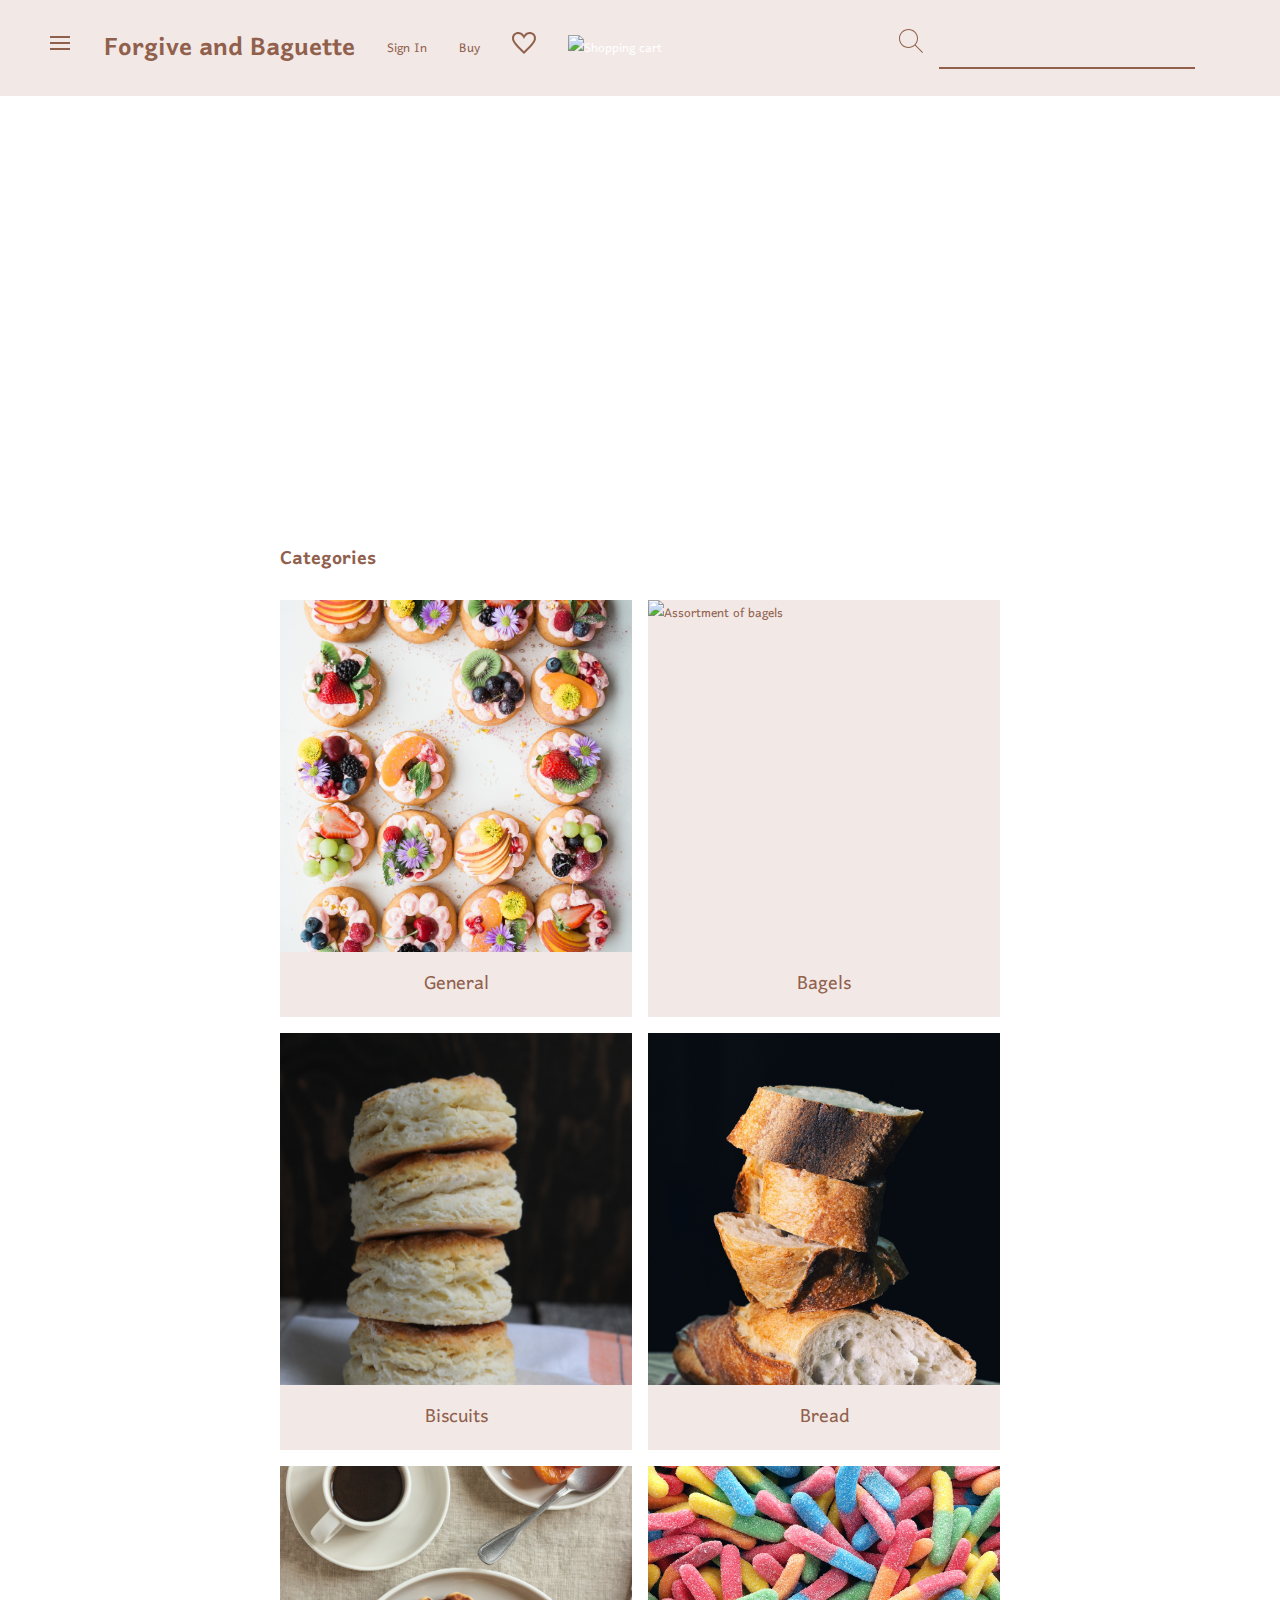
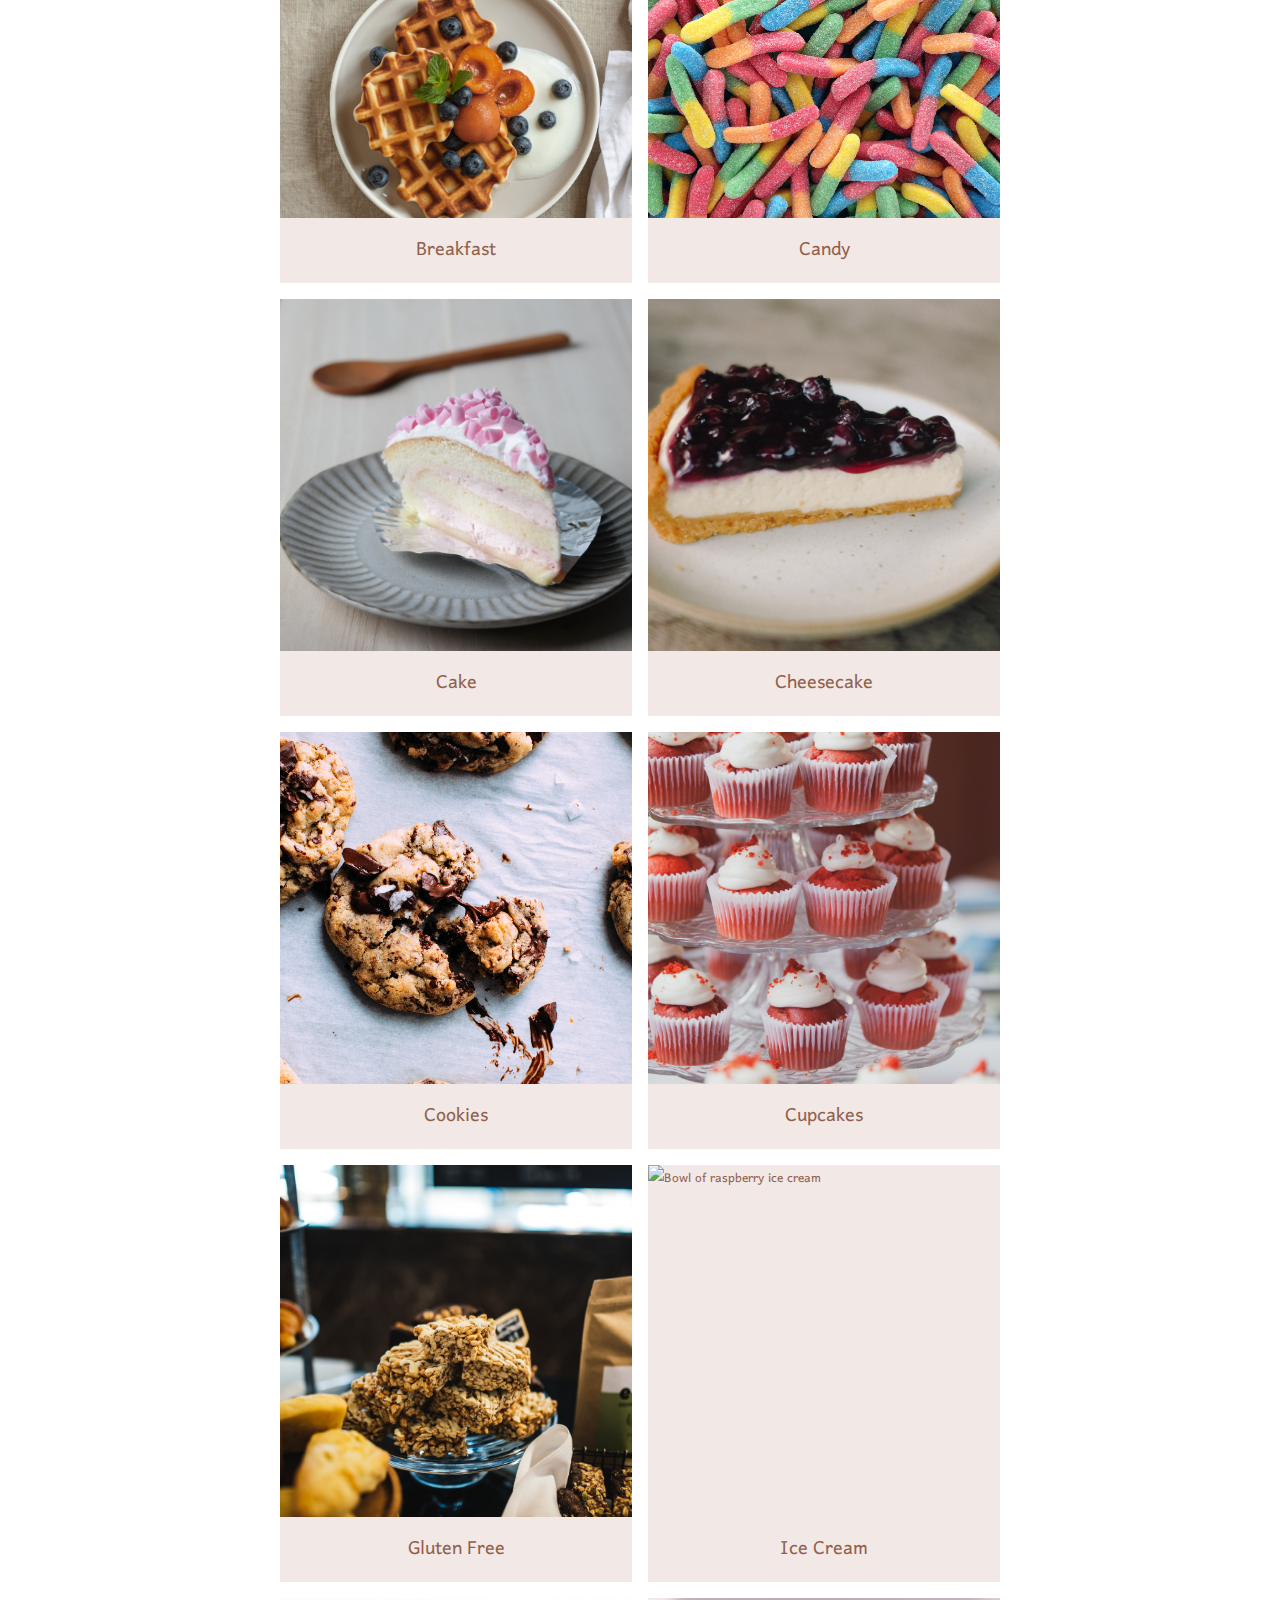
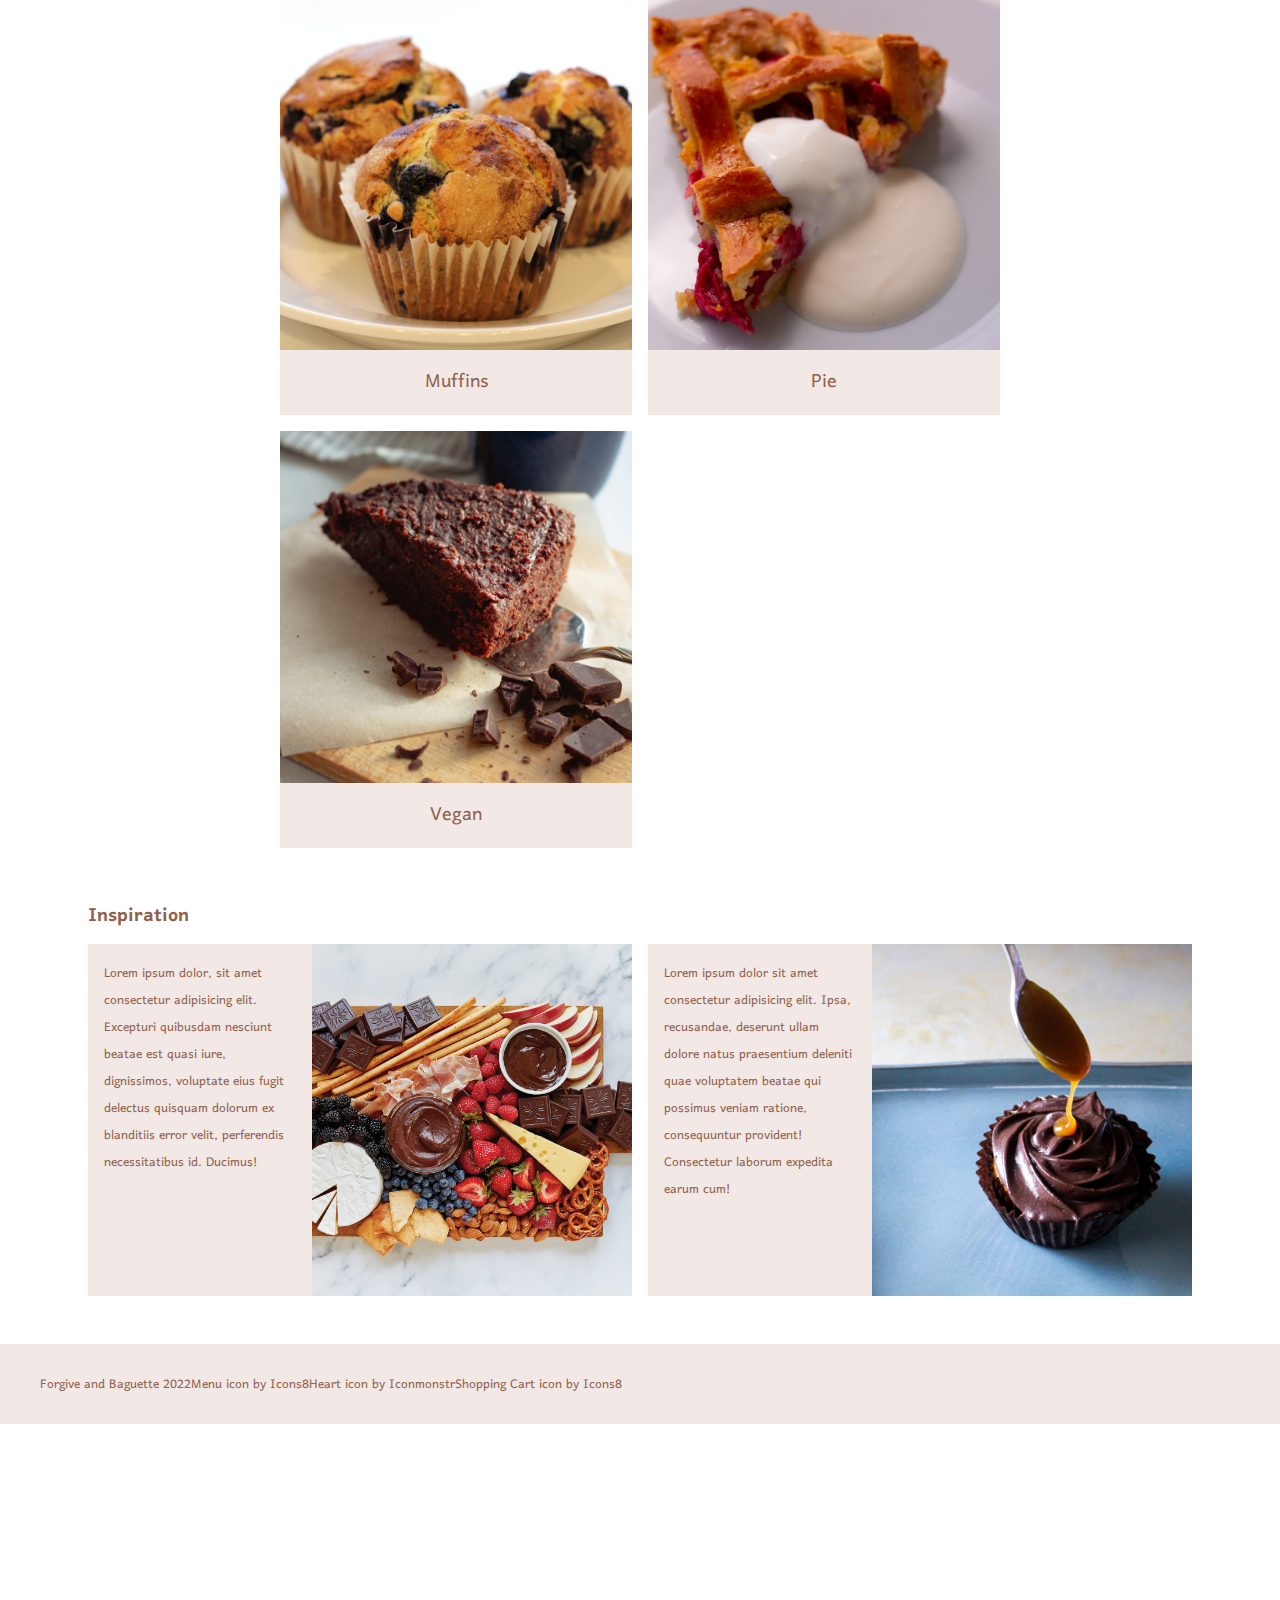
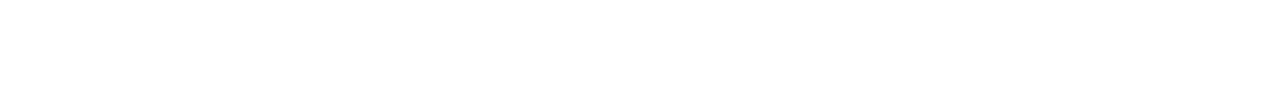
==== index.html @ 49b2acd6 "Update index.html" ====
<!DOCTYPE html>
<html lang="en">
  <head>
    <meta charset="UTF-8" />
    <meta http-equiv="X-UA-Compatible" content="IE=edge" />
    <meta name="viewport" content="width=device-width, initial-scale=1.0" />
    <link
      href="https://fonts.googleapis.com/css2?family=Harmattan&display=swap"
      rel="stylesheet"
    />
    <link rel="stylesheet" href="main.css" />
    <title>Forgive and Baguette</title>
  </head>
  <body>
    <div id="contents">
      <div id="header">
        <ul>
          <li>
            <img class="toggle-menu" onclick="show()" src="hamburger icon.svg" alt="Menu icon" />
          </li>
          <li>
            <h1><a class="index" href="index.html">Forgive and Baguette</a></h1>
          </li>
          <li><a class="signin" href="">Sign In</a></li>
          <li><a class="buy" href="shop.html">Buy</a></li>
          <li><img src="favourites_icon.svg" alt="Heart icon" /></li>
          <li>
            <img
              src="https://img.icons8.com/material-outlined/24/null/shopping-cart--v1.png"
              alt="Shopping cart"
            />
          </li>
          <li class="search">
            <img src="search_icon.svg" alt="Magnifying glass icon" />
          </li>
        </ul>
      </div>
      <div id="sidebar">
        <ul>
          <li>General</li>
          <li>Bagels</li>
          <li>Biscuits</li>
          <li>Bread</li>
          <li>Breakfast</li>
          <li>Candy</li>
          <li>Cake</li>
          <li>Cheesecake</li>
          <li>Cookies</li>
          <li>Cupcakes</li>
          <li>Gluten Free</li>
          <li>Ice Cream</li>
          <li>Muffins</li>
          <li>Pie</li>
          <li>Vegan</li>
        </ul>
      </div>
      <div class="content-wrapper">
        <h2 class="categories-title">Categories</h2>
        <div class="cat-wrapper">
          <div class="cat-card">
            <div>
              <img
                class="cat-images"
                src="doughnuts.jpg"
                alt="Doughnuts with cream and fruit"
              />
            </div>
            <div class="caption">General</div>
          </div>
          <div class="cat-card">
            <div>
              <img
                class="cat-images"
                src="bagels.jpg"
                alt="Assortment of bagels"
              />
            </div>
            <div class="caption">Bagels</div>
          </div>
          <div class="cat-card">
            <div>
              <img
                class="cat-images"
                src="biscuits.jpg"
                alt="Tower of four American style biscuits"
              />
            </div>
            <div class="caption">Biscuits</div>
          </div>
          <div class="cat-card">
            <div>
              <img
                class="cat-images"
                src="bread.jpg"
                alt="Tower of sliced baguette"
              />
            </div>
            <div class="caption">Bread</div>
          </div>
          <div class="cat-card">
            <div>
              <img
                class="cat-images"
                src="breakfast.jpg"
                alt="Waffles with blueberries and peaches"
              />
            </div>
            <div class="caption">Breakfast</div>
          </div>
          <div class="cat-card">
            <div>
              <img
                class="cat-images"
                src="candy.jpg"
                alt="Sugar coated gummy worms"
              />
            </div>
            <div class="caption">Candy</div>
          </div>
          <div class="cat-card">
            <div>
              <img
                class="cat-images"
                src="cake.jpg"
                alt="Slice of frosted cake with pink sprinkles"
              />
            </div>
            <div class="caption">Cake</div>
          </div>
          <div class="cat-card">
            <div>
              <img
                class="cat-images"
                src="cheesecake.jpg"
                alt="Slice of cheesecake with blueberry compote on top"
              />
            </div>
            <div class="caption">Cheesecake</div>
          </div>
          <div class="cat-card">
            <div>
              <img
                class="cat-images"
                src="cookies.jpg"
                alt="Array of chocolate chip cookies"
              />
            </div>
            <div class="caption">Cookies</div>
          </div>
          <div class="cat-card">
            <div>
              <a href="cupcake-list.html"><img 
                class="cat-images"
                src="cupcakes.jpg"
                alt="Array of red velvet cupcakes"
              /></a>
            </div>
            <div class="caption"><a href="cupcake-list.html">Cupcakes</a></div>
          </div>
          <div class="cat-card">
            <div>
              <img
                class="cat-images"
                src="gluten-free.jpg"
                alt="Stack of gluten free puffs"
              />
            </div>
            <div class="caption">Gluten Free</div>
          </div>
          <div class="cat-card">
            <div>
              <img
                class="cat-images"
                src="ice-cream.jpg"
                alt="Bowl of raspberry ice cream"
              />
            </div>
            <div class="caption">Ice Cream</div>
          </div>

          <div class="cat-card">
            <div>
              <img
                class="cat-images"
                src="muffins.jpg"
                alt="Blueberry muffins"
              />
              <div class="caption">Muffins</div>
            </div>
          </div>
          <div class="cat-card">
            <img
              class="cat-images"
              src="pie.jpg"
              alt="Rhubarb pie with vanilla sauce"
            />
            <div class="caption">Pie</div>
          </div>
          <div class="cat-card">
            <img
              class="cat-images"
              src="vegan.jpg"
              alt="Vegan chocolate cake"
            />
            <div class="caption">Vegan</div>
          </div>
        </div>
      </div>
      <div class="inspiration">
        <h2>Inspiration</h2>
        <div class="inspo1">
          <p>
            Lorem ipsum dolor, sit amet consectetur adipisicing elit. Excepturi
            quibusdam nesciunt beatae est quasi iure, dignissimos, voluptate
            eius fugit delectus quisquam dolorum ex blanditiis error velit,
            perferendis necessitatibus id. Ducimus!
          </p>
          <img
            class="inspo-img"
            src="inspo1.jpg"
            alt="Dessert charcuterie board"
          />
        </div>
        <div class="inspo2">
          <p>
            Lorem ipsum dolor sit amet consectetur adipisicing elit. Ipsa,
            recusandae, deserunt ullam dolore natus praesentium deleniti quae
            voluptatem beatae qui possimus veniam ratione, consequuntur
            provident! Consectetur laborum expedita earum cum!
          </p>
          <img
            class="inspo-img2"
            src="inspo2.jpg"
            alt="Chocolate cupcake with caramel dripping"
          />
        </div>
      </div>
      <footer class="footer">
        Forgive and Baguette 2022
        <a target="_blank" href="https://icons8.com/icon/84026/menu"
          >Menu icon by Icons8</a
        >
        <a target="_blank" href="https://iconmonstr.com/favorite-4-svg/"
          >Heart icon by Iconmonstr</a
        >
        <a target="_blank" href="https://icons8.com/icon/85080/shopping-cart"
          >Shopping Cart icon by Icons8</a
        >
      </footer>
    </div>
    <script src="interactive.js"></script>
  </body>
</html>
---- main.css ----
/* Constants for entire web project */

:root {
  --clr-cream: #f2e8e6;
  --clr-brown: #90604c;
  --clr-brownlight: #90604c4d;
  --running-font-size: 16px;
  --heading-font-size: 24px;
  --border-radius: 0.5em;
}

body {
  margin: auto 0;
  height: 100%;
  width: 100%;
  font-family: "Harmattan", sans-serif;
  font-size: var(--running-font-size);
  color: var(--clr-brown);
}

a:link {
  color: var(--clr-brown);
  text-decoration: none;
}

a:visited {
  color: var(--clr-brown);
}

button {
  background-color: var(--clr-cream);
  color: var(--clr-brown);
  padding: 1em;
  font-family: "Harmattan", sans-serif;
  font-size: 16px;
  border-style: none;
}

/* -- Homepage -- */

#contents {
  display: grid;
  grid-template-columns: 6em 1fr 6em;
  grid-template-rows: 6em 0.2fr 1fr 0.1fr 5em;
  grid-template-areas:
    "header header header"
    "hero hero hero"
    ". categories ."
    ". inspiration ."
    "footer footer footer";
  justify-content: center;
  align-content: center;
  margin: auto 0;
  overflow-x: hidden;
}

/* Header section */

#header {
  grid-area: header;
  position: fixed !important;
  width: 100vw;
  top: 0;
  background-color: var(--clr-cream);
}

#header > ul {
  list-style: none;
  display: flex;
  flex-wrap: nowrap;
  justify-content: flex-start;
  align-items: center;
  height: 2em;
  padding: 1em;
  color: white;
}

#header > ul > li {
  padding-left: 2em;
}

#header > ul > li:nth-child(7) {
  margin-left: auto;
  margin-right: 16em;
  font-size: 16pt;
}

#header > ul > li:nth-child(7)::after {
  content: " ";
  height: 2px;
  width: 16rem;
  background: var(--clr-brown);
  display: block;
  position: absolute;
  right: 4em;
}

#sidebar {
  /*Navigation code provided by Codegrid on YouTube*/
  position: fixed !important;
  top: 6em;
  width: 22em;
  height: 100%;
  background: var(--clr-cream);
  left: -22em;
  transition: 0.5s;
}

#sidebar > ul {
  font-size: 24px;
  list-style: none;
}

#sidebar.active {
  left: 0;
}

.toggle-menu {
  cursor: pointer;
}

@media only screen and (min-width: 970px) {
  #header {
    position: fixed !important;
  }
}

@media only screen and (max-width: 1100px) {
  #header {
    position: fixed !important;
  }
  #header > ul > li:nth-child(2) {
    position: relative;
    margin-right: auto;
    font-size: 14px;
  }
}
@media only screen and (max-width: 970px) {
  #header {
    position: fixed !important;
    width: 100vw;
    height: 6em;
    top: 0;
    background-color: var(--clr-cream);
    flex-wrap:nowrap;
  }

  #header > ul {
    list-style: none;
    width: 100vw;
    height: 2em;
    color: white;
    background-color: var(--clr-cream);
  }

  #header > ul > li {
    display: flex;
    justify-content: flex-start;
    align-items: flex-start;
  }

  #header > ul > li:nth-child(1) {
    padding: right 0;
    padding-left: 1em;
  }

  #header > ul > li:nth-child(2) {
    padding-right: 0;
    font-size: 12px;
    margin-right: auto;
    position: relative;
  }

  #header > ul > li:nth-child(3) {
    display: none;
  }
  #header > ul > li:nth-child(4) {
    display: none;
  }
  #header > ul > li:nth-child(5) {
    display: none;
  }
  #header > ul > li:nth-child(6) {
    display: none;
  }
  #header > ul > li:nth-child(7) {
    padding: 2em;
    position: relative;
    margin-right: 0;
  }
  #header > ul > li:nth-child(7)::after {
    display: none;
    position: relative;
    margin-left: 100em;
    overflow: hidden;
  }
}
  @media only screen and (max-width: 480px) {
    #header > ul {
      display: flex;
      align-content: space-between;
    }
    #header > ul > li:nth-child(2) {
      margin-right: auto;
      font-size: 12px;
    }
  }

  @media only screen and (max-width: 375px) {
    #header > ul > li:nth-child(2) {
      font-size: 10px;
      line-height: 2em;
    }
  }

  /* #header > ul > li:nth-child(7) {
    left: 1em;
    display: block;
    position: sticky;
  } */

.hero {
  grid-area: hero;
  /* Background: linear-gradient(
        45deg,
        rgba(0, 0, 0, 0.5),
        rgba(0,0,0, 0.5),
        rgba(0,0,0, 0.5)
      )
      0 0 / 1000% no-repeat,
    url(http://source.unsplash.com/BXeJttTeD_s)
      0 0 / cover no-repeat;
  animation: gradient 2s ease;
  color: white;
  font-size: 30px; */
}

/* .baguette-hero {
  text-align: center;
  justify-content: center;
  margin: auto;
  
}

.featured {
  grid-area:hero;
  padding-left: 3em;
}

@keyframes gradient {
  0% {
    opacity: 0;
  }
  100% {
    opacity: 100%;
  }
} */

@media only screen and (max-width: 1400px) {
  .hero {
    height: 0.2fr;
  }
}

/* Categories section */

.content-wrapper {
  grid-area: categories;
  margin: auto;
  width: fit-content;
}

.cat-wrapper {
  grid-area: categories;
  display: grid;
  justify-content: center;
  align-content: center;
  width: fit-content;
  grid-template-columns: repeat(3, 1fr);
  grid-template-rows: repeat(5, 1fr);
  gap: 1em;
}

.cat-card {
  display: flex;
  flex-direction: column;
  width: max-content;
  background-color: var(--clr-cream);
  /* box-shadow: 0 5px 5px hsl(0, 0%, 0%, 15%); */
}

.caption {
  text-align: center;
  font-size: 24px;
  padding: 0.5em;
}

.cat-images {
  display: flex;
  width: 22em;
  height: 22em;
  margin: auto;
  object-fit: cover;
}

/* Inspiration section */

.inspiration {
  grid-area: inspiration;
  display: grid;
  justify-content: center;
  align-content: center;
  width: fit-content;
  grid-template-columns: 1fr 1fr;
  grid-template-rows: 5em 22em;
  grid-template-areas:
    "heading2 heading2"
    "inspo1 inspo2";
  gap: 1em;
  margin-right: 2em;
  margin-left: 2em;
  margin-bottom: 3em;
}

.inspiration > h2 {
  grid-area: heading2;
  margin-top: 2em;
}

.inspo1 {
  display: flex;
  flex-direction: row;
  background-color: var(--clr-cream);
  /* box-shadow: 0 5px 5px hsl(0, 0%, 0%, 15%); */
  flex: 50%;
}

.inspo2 {
  display: flex;
  flex-direction: row;
  background-color: var(--clr-cream);
  /* box-shadow: 0 5px 5px hsl(0, 0%, 0%, 15%); */
  flex: 50%;
}

.inspo1 > p {
  padding-left: 1em;
  padding-right: 1em;
}

.inspo2 > p {
  padding-left: 1em;
  padding-right: 1em;
}

.inspo-img {
  width: 20em;
  height: 22em;
  object-fit: cover;
  flex: 50%;
}

.inspo-img2 {
  width: 20em;
  height: 22em;
  object-fit: cover;
  object-position: 95% 60%;
  flex: 50%;
}

/* Footer section */

.footer {
  display: flex;
  justify-content: space-evenly;
  align-items: center;
  width: 100vw;
  height: 3em;
  padding-left: 5em;
  padding-top: 1em;
  padding-bottom: 1em;
  bottom: 0;
  background-color: var(--clr-cream);
  grid-area: footer;
}

/* Media queries for home screen */
@media only screen and (max-width: 1380px) {
  .cat-wrapper {
    grid-template-columns: 1fr 1fr;
    grid-template-rows: auto;
  }
}

@media only screen and (max-width: 900px) {
  #contents {
    grid-template-rows: auto;
  }

  .cat-wrapper {
    grid-template-columns: 1fr;
    grid-template-rows: repeat(15, 1fr);
  }

  .cat-images {
    width: 30em;
    height: 20em;
    margin: auto;
    object-fit: cover;
  }
}

@media only screen and (max-width: 1130px) {
  .inspiration {
    grid-template-columns: 1fr;
    grid-template-rows: 5em 1fr 1fr;
    grid-template-areas:
      "heading2"
      "inspo1"
      "inspo2";
  }
}

@media only screen and (max-width: 500px) {
  .content-wrapper {
    grid-template-columns: 1fr;
    grid-template-rows: repeat(15, 1fr);
  }

  .cat-images {
    width: 20em;
    height: 20em;
    margin: auto 0;
    object-fit: cover;
  }
}

/* -- Cupcake category page -- */

/* -- Cupcake recipe page -- */

/* -- Shop page -- */

#shop-contents {
  display: grid;
  grid-template-columns: 6em 1fr 6em;
  grid-template-rows: auto;
  grid-template-areas:
    ". items ."
    "footer footer footer";
  justify-content: center;
  align-content: center;
  margin: auto;
  overflow-x: hidden;
}

.shopping-cart {
  display: flex;
  flex-direction: column;
  justify-content: center;
  align-items: center;
  font-size: 24px;
  position: fixed;
  float: right;
  bottom: 3rem;
  right: 3rem;
  background-color: var(--clr-cream);
  width: 2em;
  height: 2em;
  padding: 1em;
  box-shadow: 0 5px 5px hsl(0, 0%, 0%, 15%);
}

.shop-buttons {
  display: flex;
  flex-direction: row;
  justify-content: center;
  align-content: center;
  gap: 1em;
  margin: auto;
}

.shop-content-wrapper {
  grid-area: items;
  margin-top: 6em;
}

a.basedon {
  text-decoration: underline;
}

.item-wrapper {
  grid-area: items;
  display: grid;
  justify-content: center;
  align-content: center;
  width: fit-content;
  margin: auto;
  grid-template-columns: repeat(3, 0.5fr);
  grid-template-rows: repeat(5, 0.5fr);
  gap: 1em;
}

.item-card {
  display: flex;
  flex-direction: column;
  width: max-content;
  background-color: var(--clr-cream);
  padding: 1em;
  /* box-shadow: 0 5px 5px hsl(0, 0%, 0%, 15%); */
}

.item-img {
  width: 15em;
  height: 15em;
  object-fit: cover;
}

.item-title {
  font-size: 24px;
}

.item-button {
  padding: 0.5em;
  margin-left: 10em;
  color: var(--clr-brown);
  background-color: var(--clr-brownlight);
  border-style: none;
}

.footer {
  grid-area: footer;
  display: flex;
  justify-content: flex-start;
  align-items: center;
  width: 100vw;
  height: 3em;
  padding-left: 5em;
  padding-top: 1em;
  padding-bottom: 1em;
  bottom: 0;
  background-color: var(--clr-cream);
}

@media only screen and (max-width: 1380px) {
  .item-wrapper {
    grid-template-columns: 1fr 1fr;
    grid-template-rows: auto;
    margin-top: 1em;
    margin-bottom: 1em;
  }
}

@media only screen and (max-width: 900px) {
  .item-wrapper {
    grid-template-columns: 1fr;
    grid-template-rows: auto;
    margin-top: 1em;
    margin-bottom: 1em;
  }

  .item-card {
    margin: auto;
    object-fit: cover;
  }
}

@media only screen and (max-width: 500px) {
  .shop-content-wrapper {
    grid-template-columns: 1fr;
    grid-template-rows: auto;
  }

  .item-wrapper {
    grid-template-columns: 1fr;
    grid-template-rows: auto;
    margin-top: 1em;
    margin-bottom: 1em;
  }

  .item-card {
    margin: auto 0;
    object-fit: cover;
  }

  .shopping-cart {
    right: 1em;
    bottom: 1em;
  }
}
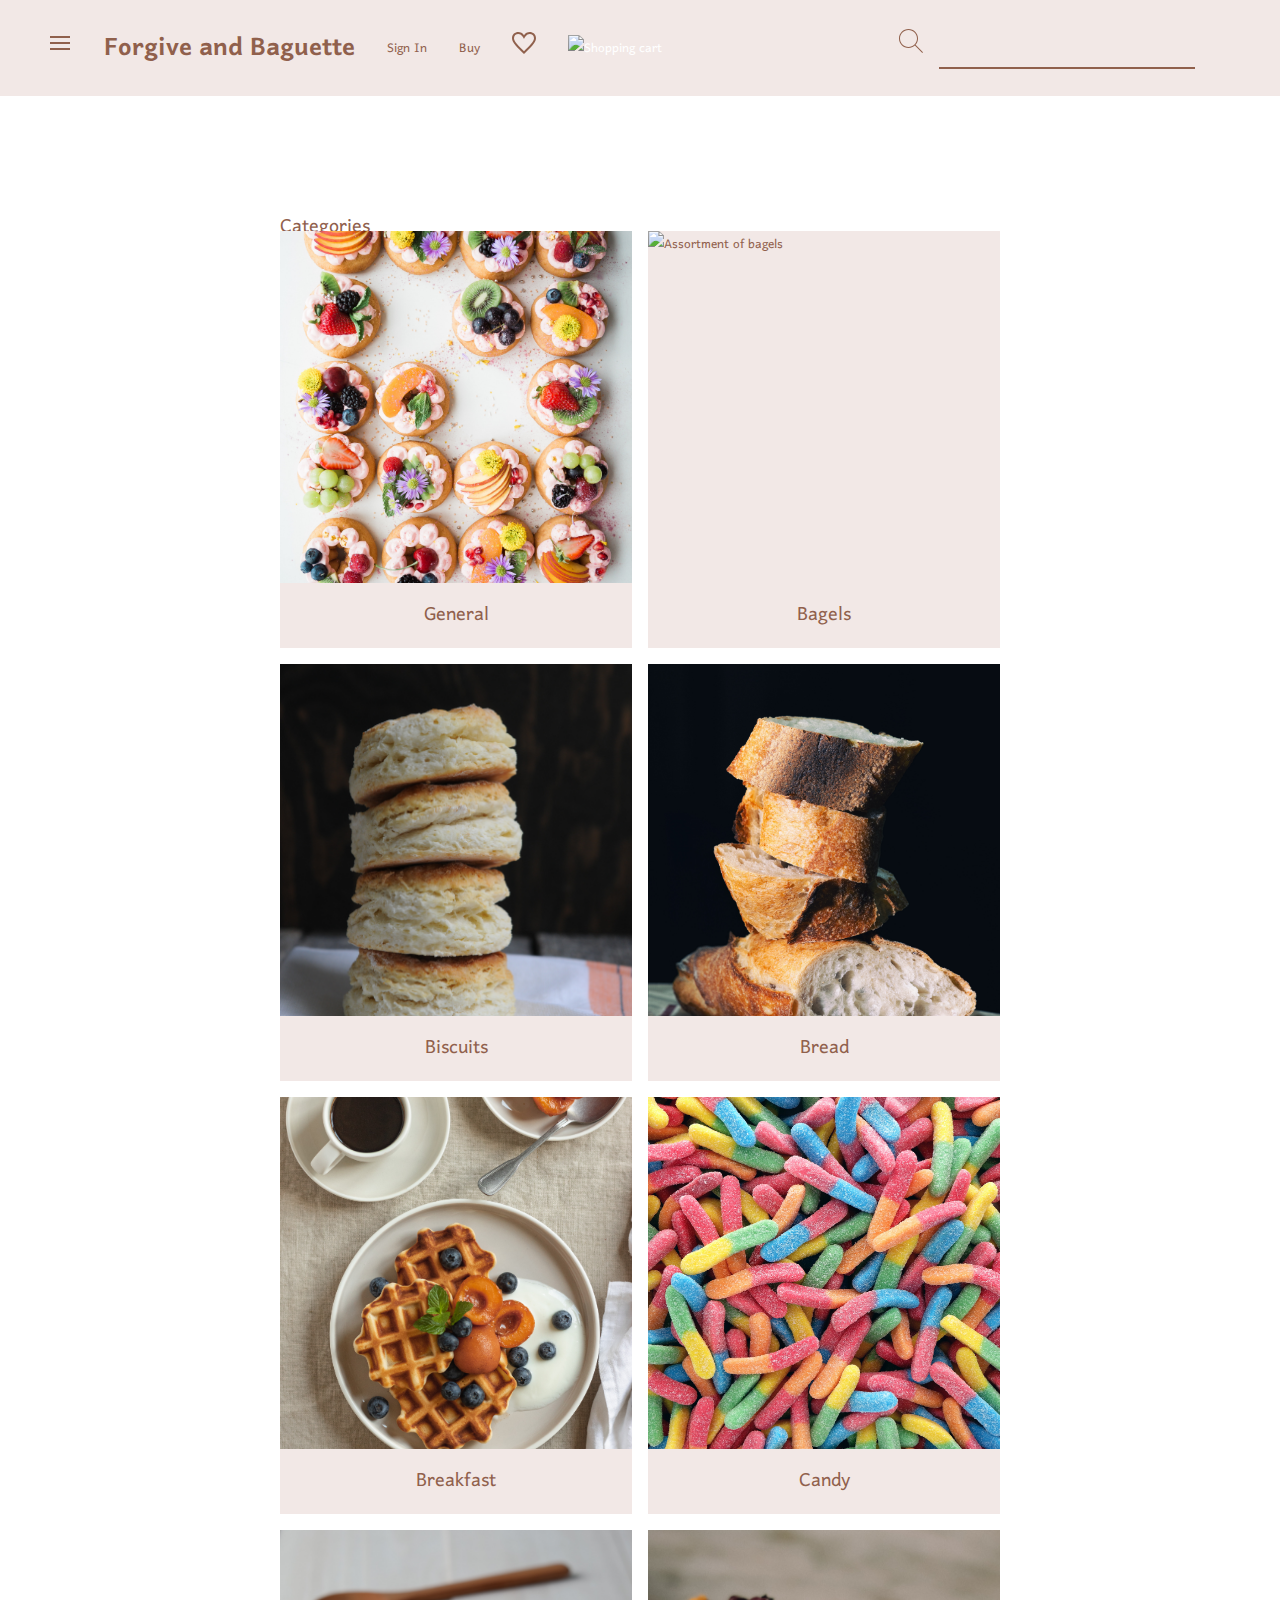
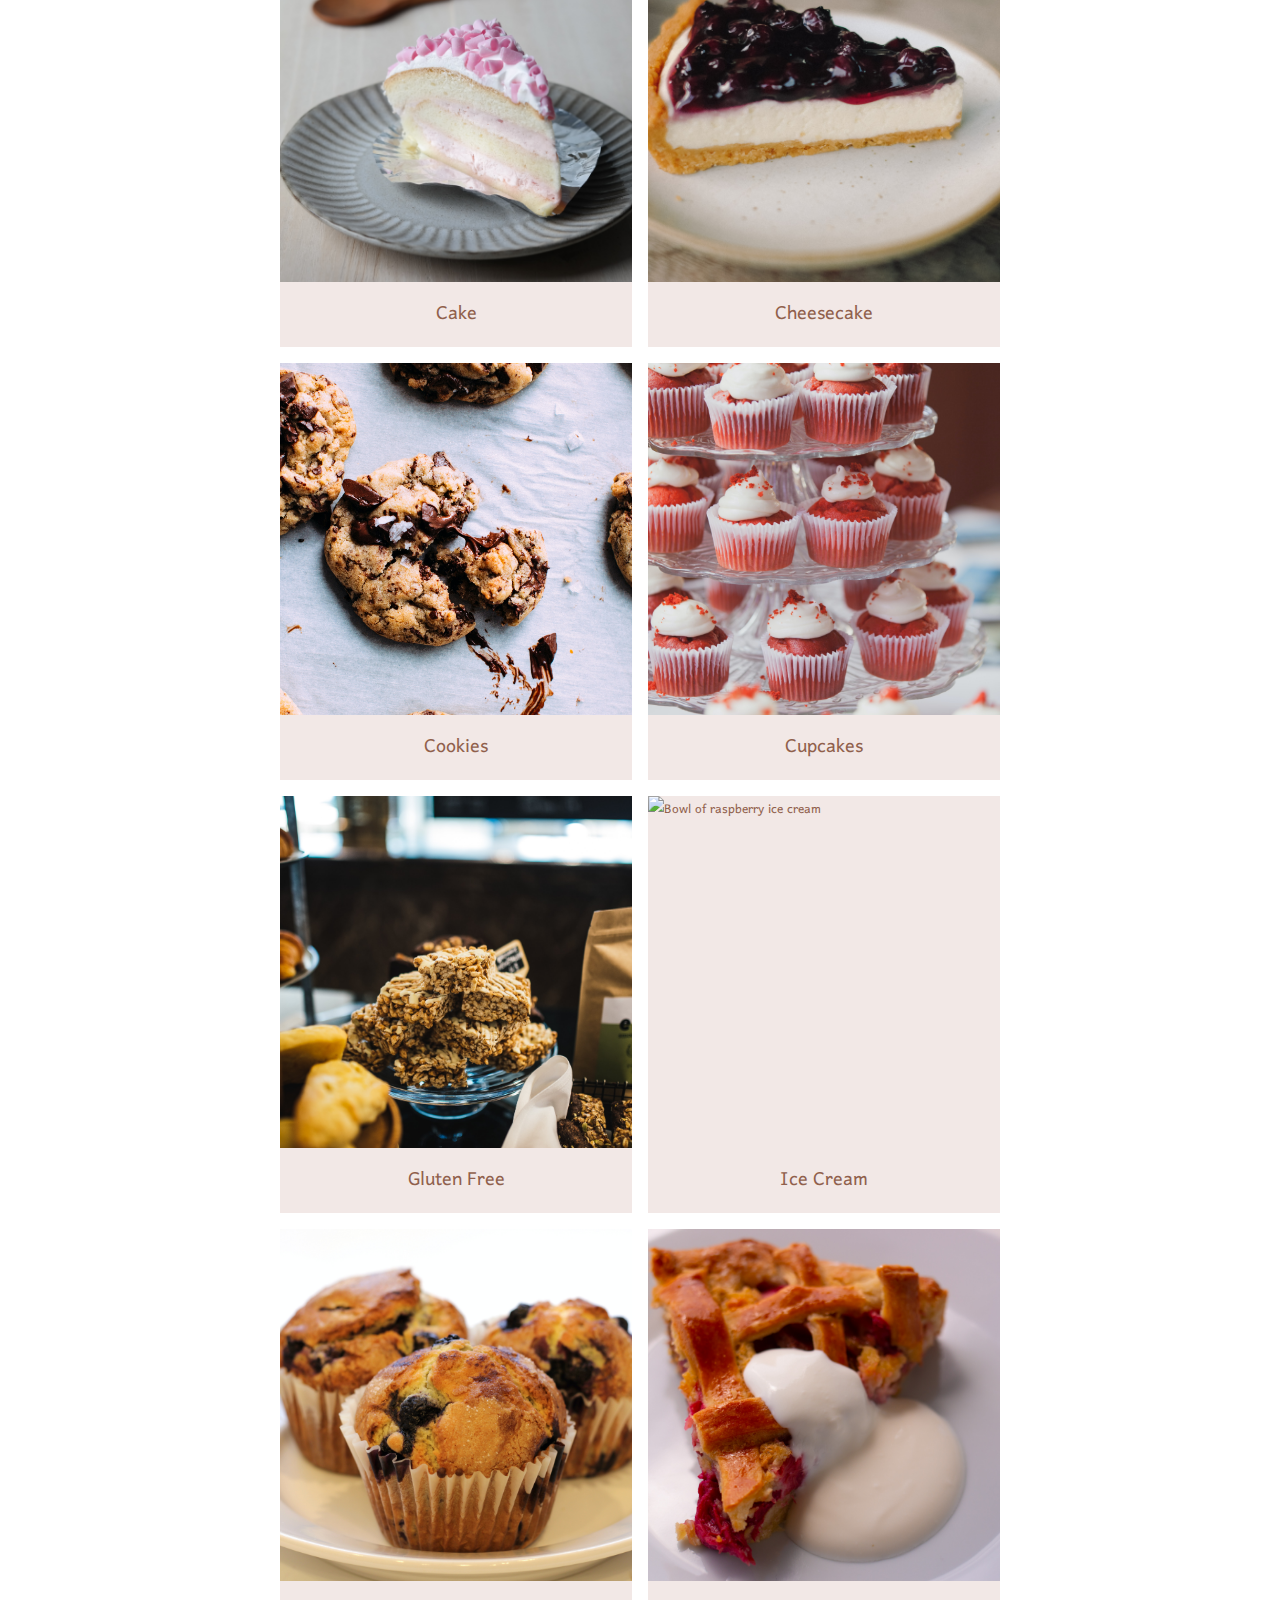
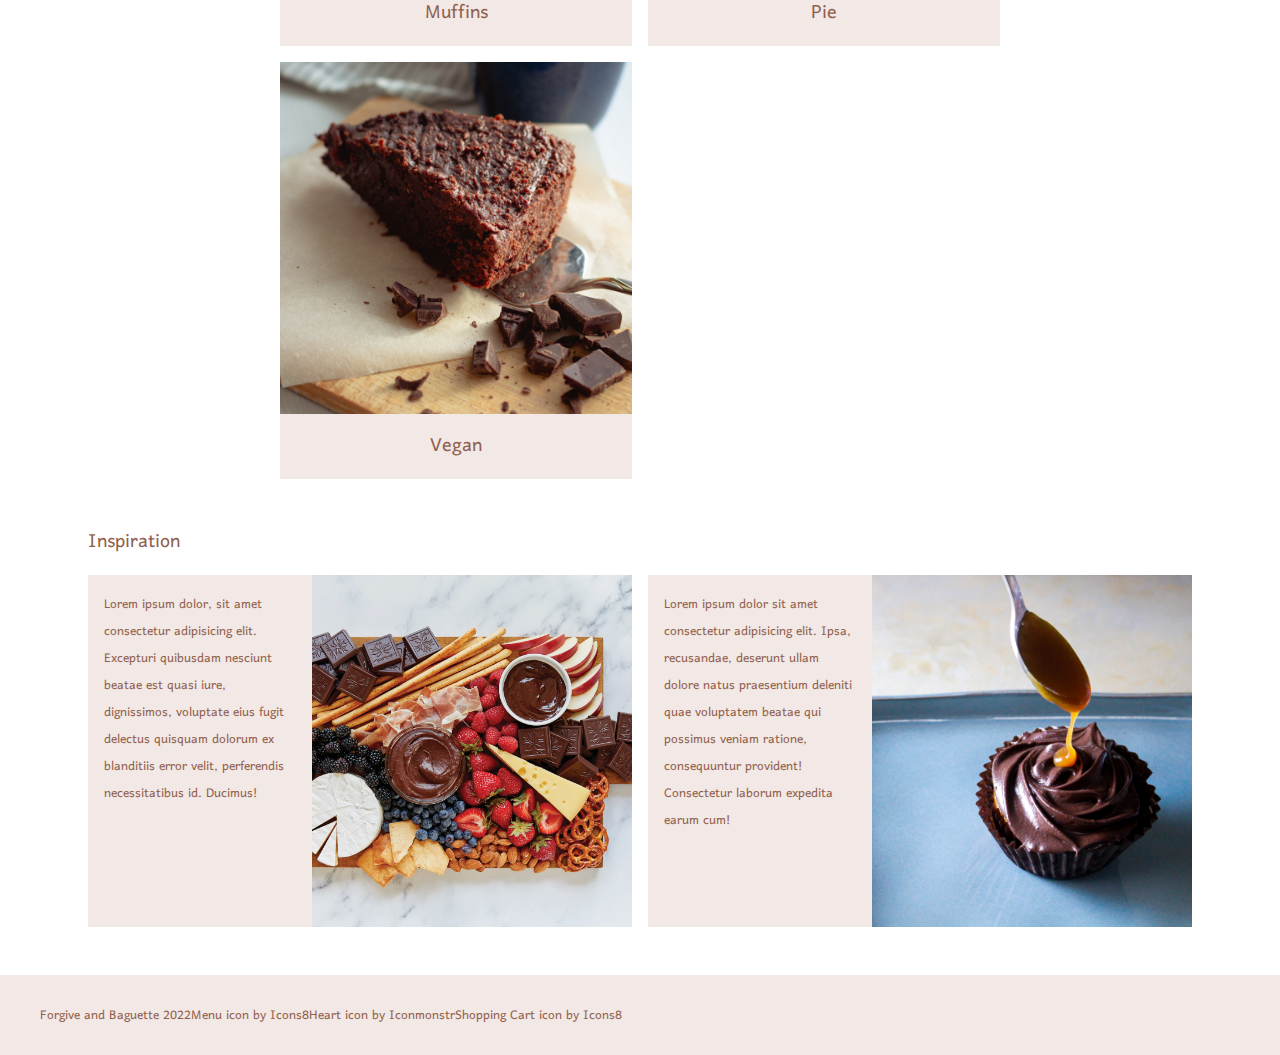
==== commit 85e45d8c: "wilmas commit" ====
--- a/index.html
+++ b/index.html
@@ -16,7 +16,12 @@
       <div id="header">
         <ul>
           <li>
-            <img class="toggle-menu" onclick="show()" src="hamburger icon.svg" alt="Menu icon" />
+            <img
+              class="toggle-menu"
+              onclick="show()"
+              src="hamburger icon.svg"
+              alt="Menu icon"
+            />
           </li>
           <li>
             <h1><a class="index" href="index.html">Forgive and Baguette</a></h1>
@@ -149,10 +154,11 @@
           </div>
           <div class="cat-card">
             <div>
-              <a href="cupcake-list.html"><img 
-                class="cat-images"
-                src="cupcakes.jpg"
-                alt="Array of red velvet cupcakes"
+              <a href="cupcake-list.html"
+                ><img
+                  class="cat-images"
+                  src="cupcakes.jpg"
+                  alt="Array of red velvet cupcakes"
               /></a>
             </div>
             <div class="caption"><a href="cupcake-list.html">Cupcakes</a></div>
--- a/main.css
+++ b/main.css
@@ -41,10 +41,9 @@
 #contents {
   display: grid;
   grid-template-columns: 6em 1fr 6em;
-  grid-template-rows: 6em 0.2fr 1fr 0.1fr 5em;
+  grid-template-rows: 6em 1fr 0.1fr 5em;
   grid-template-areas:
     "header header header"
-    "hero hero hero"
     ". categories ."
     ". inspiration ."
     "footer footer footer";
@@ -142,7 +141,7 @@
     height: 6em;
     top: 0;
     background-color: var(--clr-cream);
-    flex-wrap:nowrap;
+    flex-wrap: nowrap;
   }
 
   #header > ul {
@@ -195,70 +194,21 @@
     overflow: hidden;
   }
 }
-  @media only screen and (max-width: 480px) {
-    #header > ul {
-      display: flex;
-      align-content: space-between;
-    }
-    #header > ul > li:nth-child(2) {
-      margin-right: auto;
-      font-size: 12px;
-    }
-  }
-
-  @media only screen and (max-width: 375px) {
-    #header > ul > li:nth-child(2) {
-      font-size: 10px;
-      line-height: 2em;
-    }
-  }
-
-  /* #header > ul > li:nth-child(7) {
-    left: 1em;
-    display: block;
-    position: sticky;
-  } */
-
-.hero {
-  grid-area: hero;
-  /* Background: linear-gradient(
-        45deg,
-        rgba(0, 0, 0, 0.5),
-        rgba(0,0,0, 0.5),
-        rgba(0,0,0, 0.5)
-      )
-      0 0 / 1000% no-repeat,
-    url(http://source.unsplash.com/BXeJttTeD_s)
-      0 0 / cover no-repeat;
-  animation: gradient 2s ease;
-  color: white;
-  font-size: 30px; */
-}
-
-/* .baguette-hero {
-  text-align: center;
-  justify-content: center;
-  margin: auto;
-  
-}
-
-.featured {
-  grid-area:hero;
-  padding-left: 3em;
-}
-
-@keyframes gradient {
-  0% {
-    opacity: 0;
-  }
-  100% {
-    opacity: 100%;
-  }
-} */
-
-@media only screen and (max-width: 1400px) {
-  .hero {
-    height: 0.2fr;
+@media only screen and (max-width: 480px) {
+  #header > ul {
+    display: flex;
+    align-content: space-between;
+  }
+  #header > ul > li:nth-child(2) {
+    margin-right: auto;
+    font-size: 12px;
+  }
+}
+
+@media only screen and (max-width: 375px) {
+  #header > ul > li:nth-child(2) {
+    font-size: 10px;
+    line-height: 2em;
   }
 }
 
@@ -396,6 +346,9 @@
   #contents {
     grid-template-rows: auto;
   }
+  .content-wrapper {
+    margin-top: 6em;
+  }
 
   .cat-wrapper {
     grid-template-columns: 1fr;
@@ -438,6 +391,283 @@
 /* -- Cupcake category page -- */
 
 /* -- Cupcake recipe page -- */
+body {
+  margin-top: 6em;
+}
+
+#hero {
+  display: flex;
+}
+
+.left-side {
+  margin: 2em;
+  width: 100%;
+  height: 550px;
+  /* border-radius: 10px; */
+  animation: slide-right 1s ease-in;
+  animation-delay: 1s;
+}
+
+#hero .right-side {
+  animation: slide-left 1s ease-in;
+  animation-delay: 1s;
+}
+
+@keyframes slide-left {
+  from {
+    margin-right: 700px;
+  }
+  to {
+    margin-right: 0%;
+  }
+}
+
+@keyframes slide {
+  0% {
+    transform: translateX(700px);
+  }
+  100% {
+    transform: translateX(0);
+  }
+}
+
+@keyframes slide-right {
+  from {
+    margin-left: -700px;
+  }
+  to {
+    margin-left: 0%;
+  }
+}
+
+#hero .right-side h1 {
+  width: 1.25fr;
+  margin-left: 1.1em;
+  margin-top: 3em;
+}
+
+#hero .right-side h2 {
+  width: 1.25fr;
+  margin-left: 2.5em;
+  margin-top: -1em;
+}
+
+.icons {
+  display: grid;
+  position: absolute;
+  grid-template-columns: repeat(3, 7em);
+  width: 350px;
+  height: 140px;
+  font-family: harmattan;
+  font-size: 12pt;
+  text-align: center;
+  line-height: 1em;
+  margin-top: -13em;
+  /* margin-bottom: -1em; */
+  background-color: #f2e8e6;
+  margin-left: 880px;
+  /* border-radius: 10px; */
+}
+
+.h1 {
+  font-family: harmattan;
+  font-size: 36pt;
+  font-weight: 600;
+  color: #90604c;
+  margin-top: 0.8em;
+  line-height: 1em;
+  margin-left: 1.1em;
+  margin-bottom: 0.5em;
+}
+
+h2 {
+  font-family: harmattan;
+  font-size: 18pt;
+  padding-right: 1em;
+  font-weight: 100;
+  line-height: 1.3em;
+  margin-bottom: -0.5em;
+}
+
+.buyy {
+  display: absolute;
+  text-transform: uppercase;
+  font-size: 20pt;
+  background-color: #f2e8e6;
+  font-family: harmattan;
+  width: 250px;
+  height: 50px;
+  margin-left: 0px;
+  margin-top: 1.1em;
+  /* border-radius: 10px; */
+}
+
+#main {
+  display: grid;
+  grid-template-columns: 2fr 1.25fr;
+  grid-gap: 1.5em;
+  padding-right: 0.5em;
+  padding-bottom: 2.5em;
+}
+
+/* li {
+  font-size: 16pt;
+  font-family: harmattan;
+  padding: 0em;
+} */
+
+.ingredientsmuffin {
+  font-size: 16pt;
+  font-family: harmattan;
+}
+
+.ingredients {
+  font-size: 16pt;
+  font-family: harmattan;
+  padding: 0em;
+  margin-left: 2em;
+}
+
+.frostinglist {
+  font-size: 16pt;
+  font-family: harmattan;
+}
+
+.container2 {
+  background-color: #f2e8e6;
+  padding: 1.5em;
+  font-family: harmattan;
+  font-size: 24pt;
+  margin-top: 1.6em;
+  /* border-radius: 10px; */
+}
+.container {
+  padding: 1em;
+  margin-left: -0.9em;
+  margin-top: -0.5em;
+}
+
+h4 {
+  font-family: harmattan;
+  font-size: 26pt;
+  color: #90604c;
+  margin-bottom: -0.5em;
+}
+
+.muffinslist {
+  font-size: 16pt;
+  font-family: harmattan;
+}
+
+h5 {
+  font-family: harmattan;
+  font-size: 26pt;
+  color: #90604c;
+  margin-left: 0.1em;
+  margin-top: -0.5em;
+  margin-bottom: -0.5em;
+}
+
+h6 {
+  font-family: harmattan;
+  font-size: 26pt;
+  color: #90604c;
+  margin-top: -0.5em;
+  margin-bottom: -0.7em;
+}
+
+.frosting {
+  font-family: harmattan;
+  font-size: 26pt;
+  color: #90604c;
+  font-weight: 600;
+  margin-bottom: -0.7em;
+}
+.heart {
+  position: absolute;
+  cursor: pointer;
+  width: 40px;
+  margin-top: 165px;
+  margin-left: 278px;
+}
+
+#full {
+  visibility: hidden;
+}
+
+i {
+  margin-top: 1.6em;
+}
+
+.footer {
+  display: flex;
+  justify-content: space-evenly;
+  align-items: center;
+  width: 100vw;
+  height: 3em;
+  padding-left: 5em;
+  padding-top: 1em;
+  padding-bottom: 1em;
+  bottom: 0;
+  background-color: var(--clr-cream);
+  grid-area: footer;
+}
+
+@media screen and (max-width: 1350px) {
+  #hero {
+    display: flex;
+    flex-direction: column;
+  }
+}
+
+@media screen and (max-width: 1350px) {
+  .left-side {
+    width: 100%;
+    height: auto;
+  }
+  .heart {
+    margin-left: 710px;
+    margin-top: -7.5em;
+  }
+}
+
+@media screen and (max-width: 1350px) {
+  #hero .right-side h2 {
+    width: 60%;
+    margin-left: 0;
+  }
+  #hero .right-side p {
+    margin-left: 0em;
+  }
+  .icons {
+    margin-top: -8em;
+    margin-right: 2em;
+  }
+}
+
+@media screen and (max-width: 1350px) {
+  #main {
+    grid-template-columns: 1fr;
+  }
+}
+
+@media screen and (max-width: 1250px) {
+  #hero .right-side h2 {
+    width: 100%;
+    height: auto;
+    margin-left: 0;
+  }
+  .icons {
+    margin-left: 0;
+    margin-top: 3em;
+  }
+  #main {
+    margin-top: 14em;
+  }
+  .container2 {
+    margin-top: -1 em;
+  }
+}
 
 /* -- Shop page -- */
 
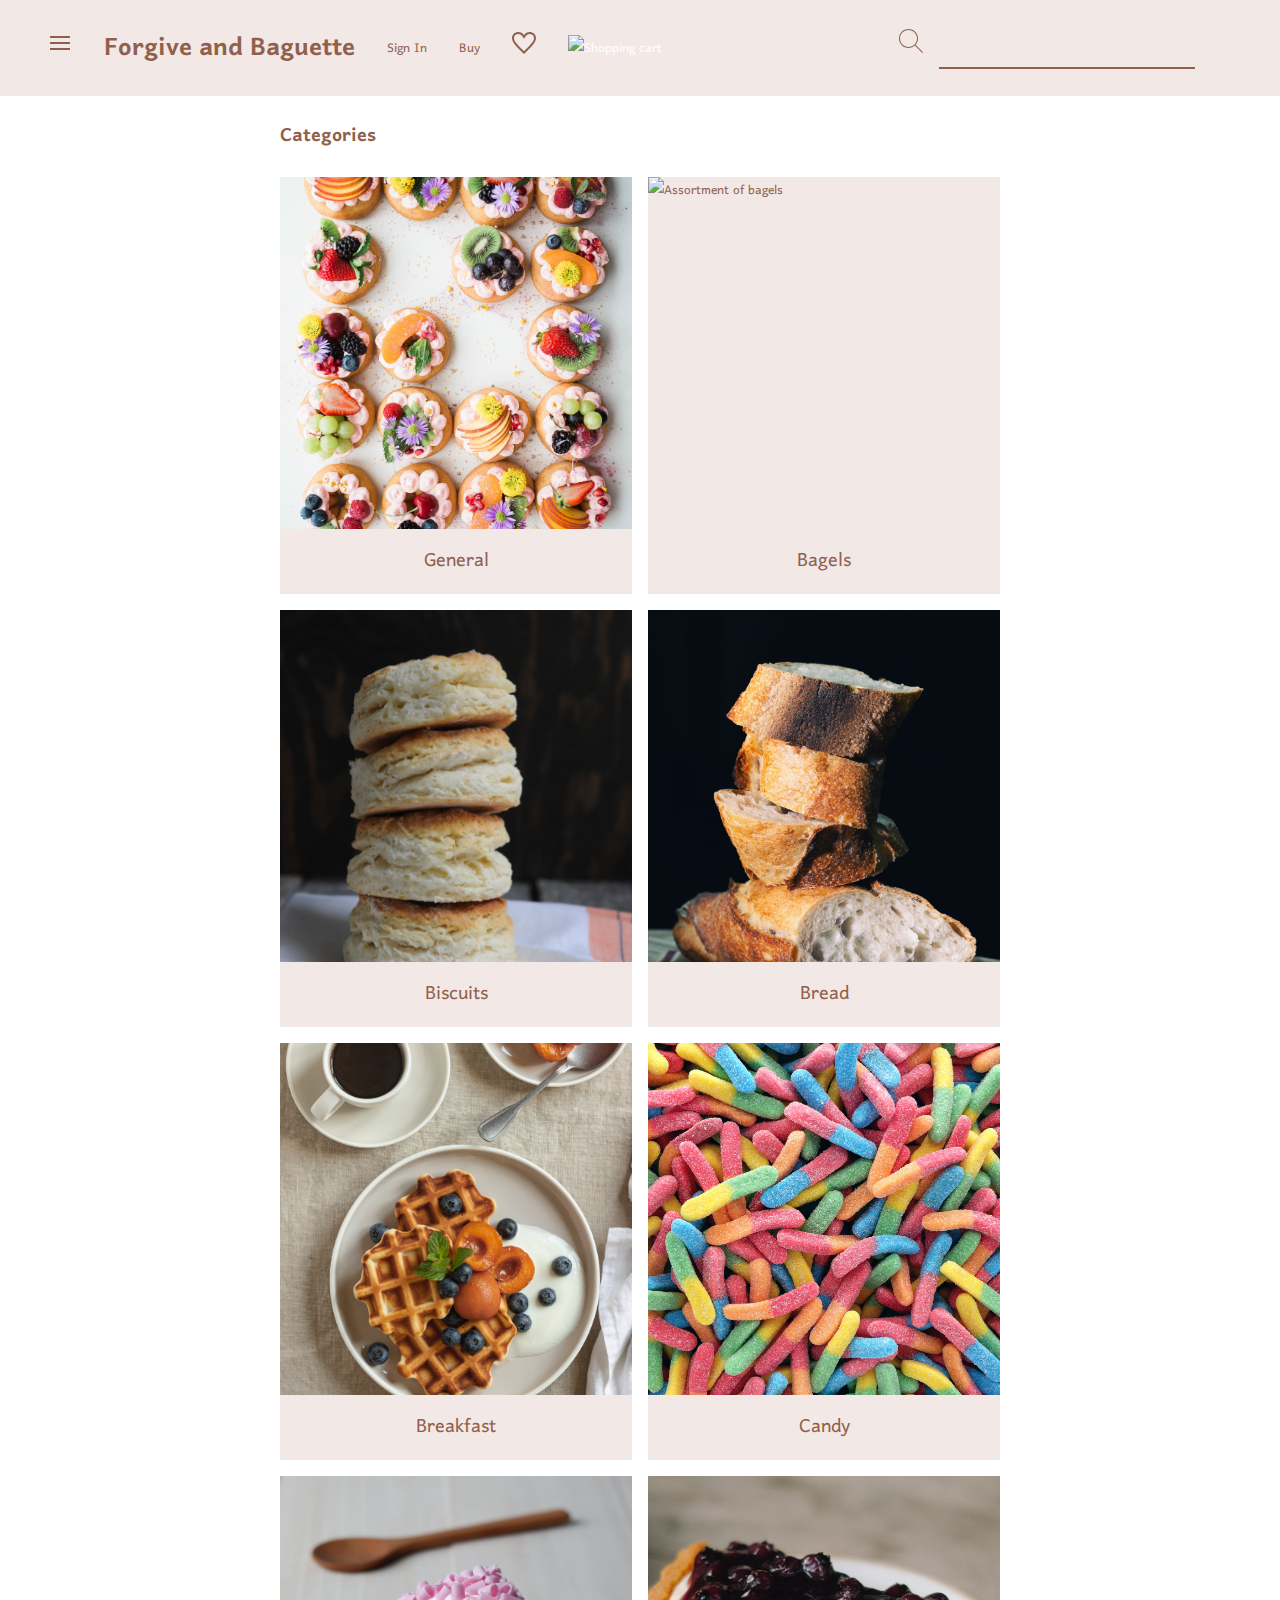
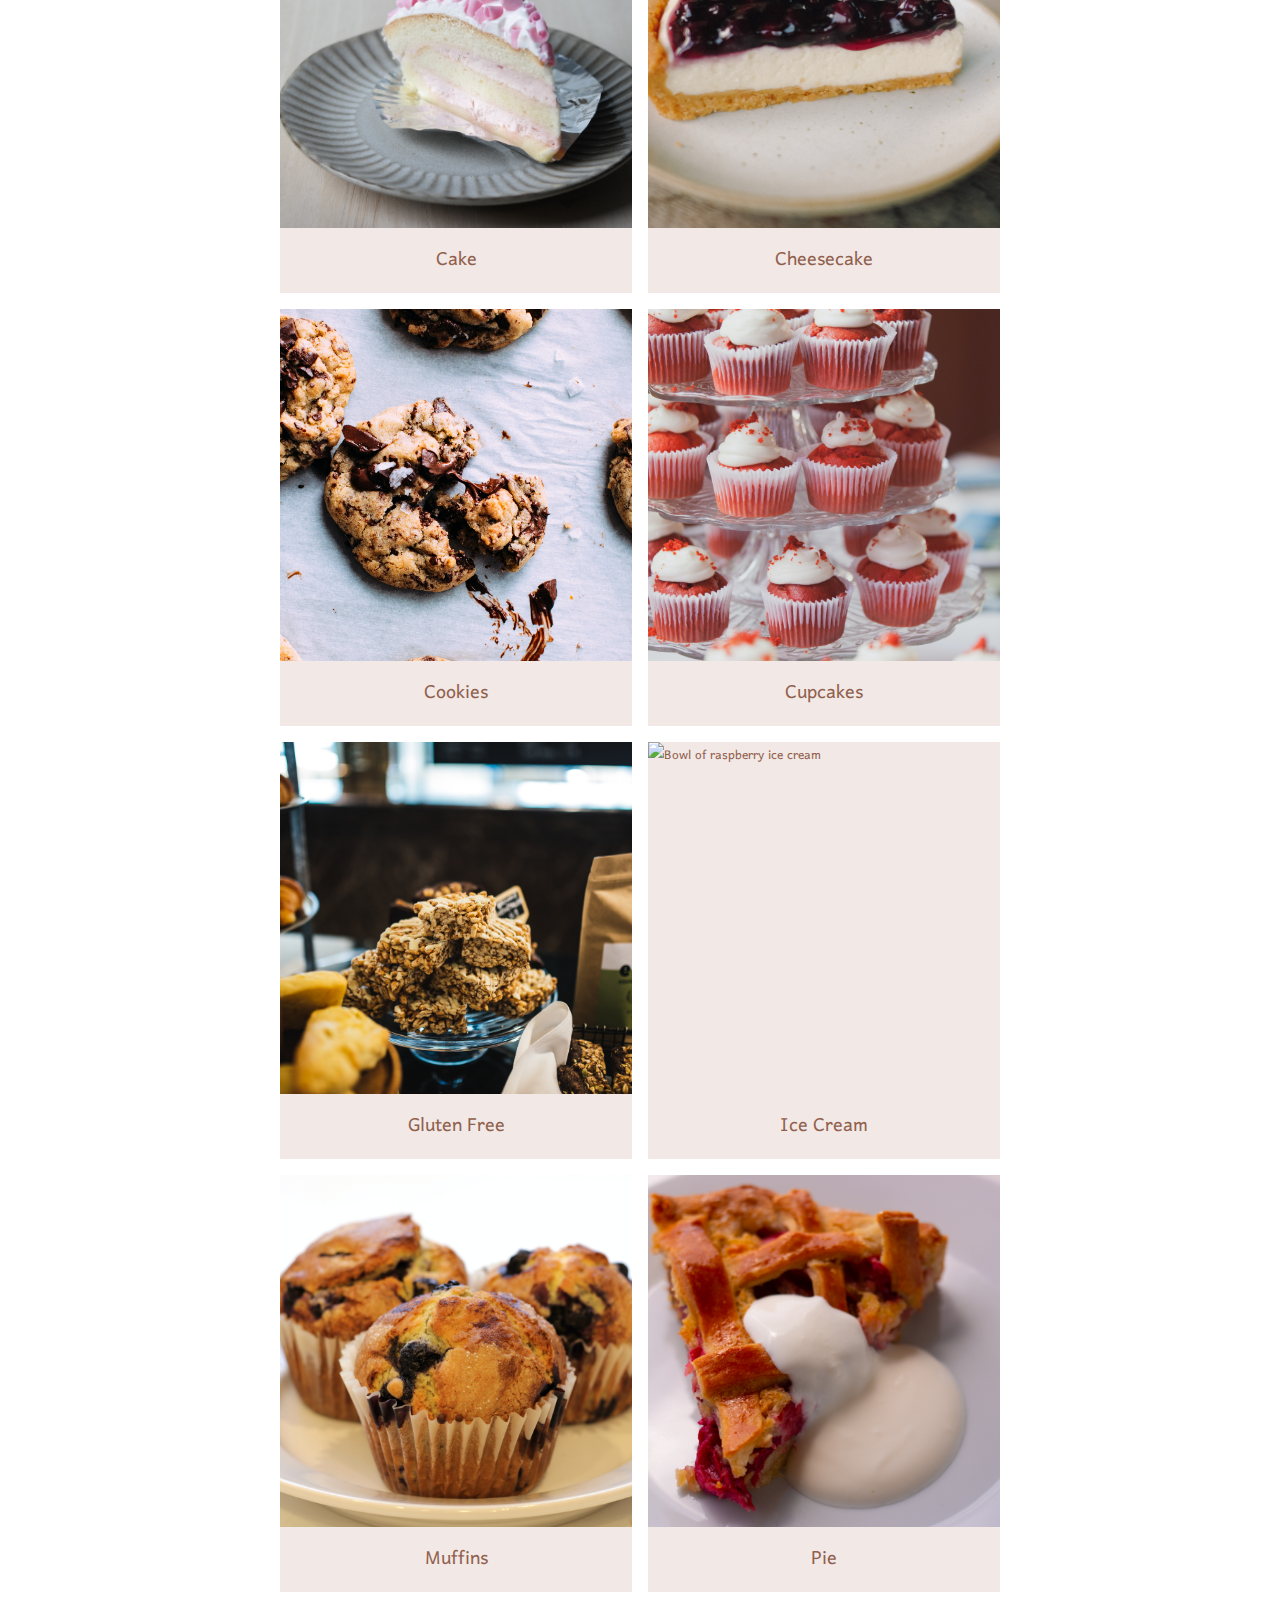
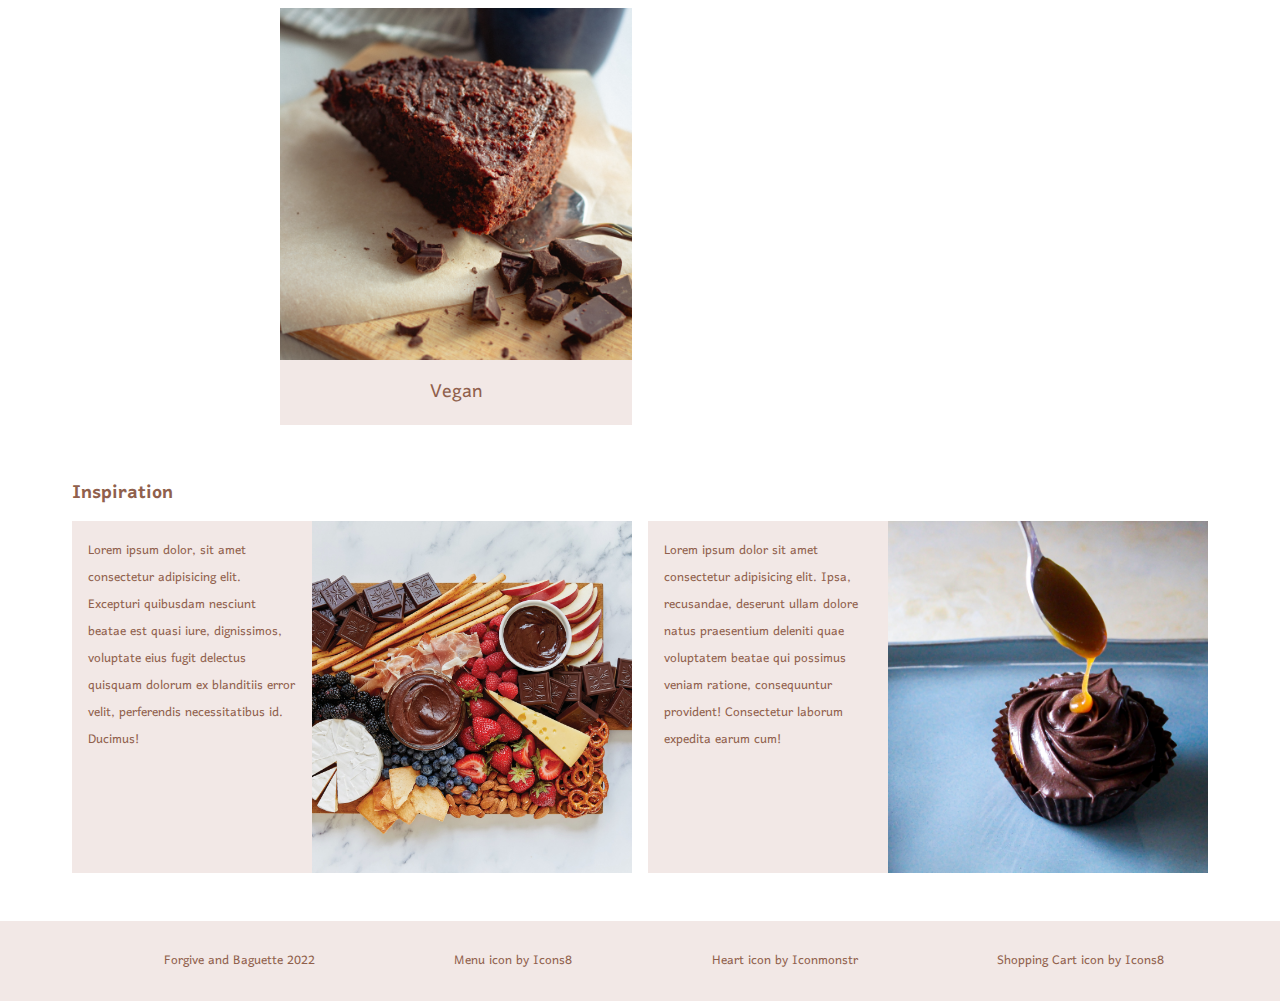
==== commit 3c6abd51: "Update index.html" ====
--- a/index.html
+++ b/index.html
@@ -12,35 +12,18 @@
     <title>Forgive and Baguette</title>
   </head>
   <body>
-    <div id="contents">
-      <div id="header">
-        <ul>
-          <li>
-            <img
-              class="toggle-menu"
-              onclick="show()"
-              src="hamburger icon.svg"
-              alt="Menu icon"
-            />
-          </li>
-          <li>
-            <h1><a class="index" href="index.html">Forgive and Baguette</a></h1>
-          </li>
+    <div id="sidebar">
+        <ul class="xtra-icons">
           <li><a class="signin" href="">Sign In</a></li>
           <li><a class="buy" href="shop.html">Buy</a></li>
           <li><img src="favourites_icon.svg" alt="Heart icon" /></li>
           <li>
             <img
-              src="https://img.icons8.com/material-outlined/24/null/shopping-cart--v1.png"
-              alt="Shopping cart"
-            />
-          </li>
-          <li class="search">
-            <img src="search_icon.svg" alt="Magnifying glass icon" />
-          </li>
-        </ul>
-      </div>
-      <div id="sidebar">
+            src="https://img.icons8.com/material-outlined/24/null/shopping-cart--v1.png"
+            alt="Shopping cart"
+            />
+          </li>
+        </ul>
         <ul>
           <li>General</li>
           <li>Bagels</li>
@@ -57,6 +40,34 @@
           <li>Muffins</li>
           <li>Pie</li>
           <li>Vegan</li>
+        </ul>
+      </div>
+    <div id="contents">
+      <div id="header">
+        <ul>
+          <li>
+            <img
+              class="toggle-menu"
+              onclick="show()"
+              src="hamburger icon.svg"
+              alt="Menu icon"
+            />
+          </li>
+          <li>
+            <h1><a class="index" href="index.html">Forgive and Baguette</a></h1>
+          </li>
+          <li><a class="signin" href="">Sign In</a></li>
+          <li><a class="buy" href="shop.html">Buy</a></li>
+          <li><img src="favourites_icon.svg" alt="Heart icon" /></li>
+          <li>
+            <img
+              src="https://img.icons8.com/material-outlined/24/null/shopping-cart--v1.png"
+              alt="Shopping cart"
+            />
+          </li>
+          <li class="search">
+            <img src="search_icon.svg" alt="Magnifying glass icon" />
+          </li>
         </ul>
       </div>
       <div class="content-wrapper">
@@ -241,18 +252,28 @@
           />
         </div>
       </div>
-      <footer class="footer">
-        Forgive and Baguette 2022
-        <a target="_blank" href="https://icons8.com/icon/84026/menu"
-          >Menu icon by Icons8</a
-        >
-        <a target="_blank" href="https://iconmonstr.com/favorite-4-svg/"
-          >Heart icon by Iconmonstr</a
-        >
-        <a target="_blank" href="https://icons8.com/icon/85080/shopping-cart"
-          >Shopping Cart icon by Icons8</a
-        >
-      </footer>
+    <div class="footer">
+        <ul>
+          <li>Forgive and Baguette 2022</li>
+          <li>
+            <a target="_blank" href="https://icons8.com/icon/84026/menu"
+              >Menu icon by Icons8</a
+            >
+          </li>
+          <li>
+            <a target="_blank" href="https://iconmonstr.com/favorite-4-svg/"
+              >Heart icon by Iconmonstr</a
+            >
+          </li>
+          <li>
+            <a
+              target="_blank"
+              href="https://icons8.com/icon/85080/shopping-cart"
+              >Shopping Cart icon by Icons8</a
+            >
+          </li>
+        </ul>
+      </div>
     </div>
     <script src="interactive.js"></script>
   </body>
--- a/main.css
+++ b/main.css
@@ -53,7 +53,7 @@
   overflow-x: hidden;
 }
 
-/* Header section */
+/* Header and sidebar section */
 
 #header {
   grid-area: header;
@@ -92,6 +92,100 @@
   display: block;
   position: absolute;
   right: 4em;
+}
+
+@media only screen and (min-width: 970px) {
+  #header {
+    position: fixed !important;
+  }
+}
+
+@media only screen and (max-width: 1100px) {
+  #header {
+    position: fixed !important;
+  }
+  #header > ul > li:nth-child(2) {
+    position: relative;
+    margin-right: auto;
+    font-size: 14px;
+  }
+}
+@media only screen and (max-width: 970px) {
+  #header {
+    position: fixed !important;
+    width: 100vw;
+    height: 6em;
+    top: 0;
+    background-color: var(--clr-cream);
+    flex-wrap: nowrap;
+  }
+
+  #header > ul {
+    list-style: none;
+    width: 100vw;
+    height: 2em;
+    color: white;
+    background-color: var(--clr-cream);
+  }
+
+  #header > ul > li {
+    display: flex;
+    justify-content: flex-start;
+    align-items: flex-start;
+  }
+
+  #header > ul > li:nth-child(1) {
+    padding: right 0;
+    padding-left: 1em;
+  }
+
+  #header > ul > li:nth-child(2) {
+    padding-right: 0;
+    font-size: 12px;
+    margin-right: auto;
+    position: relative;
+  }
+
+  #header > ul > li:nth-child(3) {
+    display: none;
+  }
+  #header > ul > li:nth-child(4) {
+    display: none;
+  }
+  #header > ul > li:nth-child(5) {
+    display: none;
+  }
+  #header > ul > li:nth-child(6) {
+    display: none;
+  }
+  #header > ul > li:nth-child(7) {
+    padding: 2em;
+    position: relative;
+    margin-right: 0;
+  }
+  #header > ul > li:nth-child(7)::after {
+    display: none;
+    position: relative;
+    margin-left: 100em;
+    overflow: hidden;
+  }
+}
+@media only screen and (max-width: 480px) {
+  #header > ul {
+    display: flex;
+    align-content: space-between;
+  }
+  #header > ul > li:nth-child(2) {
+    margin-right: auto;
+    font-size: 12px;
+  }
+}
+
+@media only screen and (max-width: 375px) {
+  #header > ul > li:nth-child(2) {
+    font-size: 10px;
+    line-height: 2em;
+  }
 }
 
 #sidebar {
@@ -103,6 +197,7 @@
   background: var(--clr-cream);
   left: -22em;
   transition: 0.5s;
+  bottom: 1em;
 }
 
 #sidebar > ul {
@@ -112,104 +207,21 @@
 
 #sidebar.active {
   left: 0;
+  overflow-y: scroll;
 }
 
 .toggle-menu {
   cursor: pointer;
 }
 
-@media only screen and (min-width: 970px) {
-  #header {
-    position: fixed !important;
-  }
-}
-
-@media only screen and (max-width: 1100px) {
-  #header {
-    position: fixed !important;
-  }
-  #header > ul > li:nth-child(2) {
-    position: relative;
-    margin-right: auto;
-    font-size: 14px;
-  }
-}
-@media only screen and (max-width: 970px) {
-  #header {
-    position: fixed !important;
-    width: 100vw;
-    height: 6em;
-    top: 0;
-    background-color: var(--clr-cream);
-    flex-wrap: nowrap;
-  }
-
-  #header > ul {
-    list-style: none;
-    width: 100vw;
-    height: 2em;
-    color: white;
-    background-color: var(--clr-cream);
-  }
-
-  #header > ul > li {
-    display: flex;
-    justify-content: flex-start;
-    align-items: flex-start;
-  }
-
-  #header > ul > li:nth-child(1) {
-    padding: right 0;
-    padding-left: 1em;
-  }
-
-  #header > ul > li:nth-child(2) {
-    padding-right: 0;
-    font-size: 12px;
-    margin-right: auto;
-    position: relative;
-  }
-
-  #header > ul > li:nth-child(3) {
-    display: none;
-  }
-  #header > ul > li:nth-child(4) {
-    display: none;
-  }
-  #header > ul > li:nth-child(5) {
-    display: none;
-  }
-  #header > ul > li:nth-child(6) {
-    display: none;
-  }
-  #header > ul > li:nth-child(7) {
-    padding: 2em;
-    position: relative;
-    margin-right: 0;
-  }
-  #header > ul > li:nth-child(7)::after {
-    display: none;
-    position: relative;
-    margin-left: 100em;
-    overflow: hidden;
-  }
-}
-@media only screen and (max-width: 480px) {
-  #header > ul {
-    display: flex;
-    align-content: space-between;
-  }
-  #header > ul > li:nth-child(2) {
-    margin-right: auto;
-    font-size: 12px;
-  }
-}
-
-@media only screen and (max-width: 375px) {
-  #header > ul > li:nth-child(2) {
-    font-size: 10px;
-    line-height: 2em;
-  }
+.xtra-icons {
+  display: flex;
+  flex-direction: row;
+  justify-content: space-evenly;
+  align-self: center;
+  padding-left: 0;
+  padding-top: 1em;
+  margin: auto;
 }
 
 /* Categories section */
@@ -218,6 +230,11 @@
   grid-area: categories;
   margin: auto;
   width: fit-content;
+}
+
+.categories-title > h2 {
+  margin: auto;
+  padding-bottom: 1em;
 }
 
 .cat-wrapper {
@@ -236,7 +253,6 @@
   flex-direction: column;
   width: max-content;
   background-color: var(--clr-cream);
-  /* box-shadow: 0 5px 5px hsl(0, 0%, 0%, 15%); */
 }
 
 .caption {
@@ -281,7 +297,6 @@
   display: flex;
   flex-direction: row;
   background-color: var(--clr-cream);
-  /* box-shadow: 0 5px 5px hsl(0, 0%, 0%, 15%); */
   flex: 50%;
 }
 
@@ -289,7 +304,6 @@
   display: flex;
   flex-direction: row;
   background-color: var(--clr-cream);
-  /* box-shadow: 0 5px 5px hsl(0, 0%, 0%, 15%); */
   flex: 50%;
 }
 
@@ -321,17 +335,41 @@
 /* Footer section */
 
 .footer {
-  display: flex;
-  justify-content: space-evenly;
-  align-items: center;
+  grid-area: footer;
   width: 100vw;
   height: 3em;
-  padding-left: 5em;
+  padding-left: 2em;
+  padding-right: 2em;
   padding-top: 1em;
   padding-bottom: 1em;
+  margin: auto 0;
   bottom: 0;
   background-color: var(--clr-cream);
-  grid-area: footer;
+}
+
+.footer > ul {
+  width: 100vw;
+  list-style: none;
+  display: flex;
+  flex-direction: row;
+  flex-wrap: wrap;
+  justify-content: space-evenly;
+  align-content: center;
+  padding-left: 0em;
+  padding-right: 0em;
+}
+
+@media only screen and (max-width: 600px) {
+  .footer {
+    width: 100vw;
+    margin: auto;
+    padding-right: 3em;
+  }
+  .footer > ul {
+    padding-left: 1em;
+    padding-right: 3em;
+    margin: auto;
+  }
 }
 
 /* Media queries for home screen */
@@ -386,286 +424,27 @@
     margin: auto 0;
     object-fit: cover;
   }
-}
-
-/* -- Cupcake category page -- */
-
-/* -- Cupcake recipe page -- */
-body {
-  margin-top: 6em;
-}
-
-#hero {
-  display: flex;
-}
-
-.left-side {
-  margin: 2em;
-  width: 100%;
-  height: 550px;
-  /* border-radius: 10px; */
-  animation: slide-right 1s ease-in;
-  animation-delay: 1s;
-}
-
-#hero .right-side {
-  animation: slide-left 1s ease-in;
-  animation-delay: 1s;
-}
-
-@keyframes slide-left {
-  from {
-    margin-right: 700px;
-  }
-  to {
-    margin-right: 0%;
-  }
-}
-
-@keyframes slide {
-  0% {
-    transform: translateX(700px);
-  }
-  100% {
-    transform: translateX(0);
-  }
-}
-
-@keyframes slide-right {
-  from {
-    margin-left: -700px;
-  }
-  to {
-    margin-left: 0%;
-  }
-}
-
-#hero .right-side h1 {
-  width: 1.25fr;
-  margin-left: 1.1em;
-  margin-top: 3em;
-}
-
-#hero .right-side h2 {
-  width: 1.25fr;
-  margin-left: 2.5em;
-  margin-top: -1em;
-}
-
-.icons {
-  display: grid;
-  position: absolute;
-  grid-template-columns: repeat(3, 7em);
-  width: 350px;
-  height: 140px;
-  font-family: harmattan;
-  font-size: 12pt;
-  text-align: center;
-  line-height: 1em;
-  margin-top: -13em;
-  /* margin-bottom: -1em; */
-  background-color: #f2e8e6;
-  margin-left: 880px;
-  /* border-radius: 10px; */
-}
-
-.h1 {
-  font-family: harmattan;
-  font-size: 36pt;
-  font-weight: 600;
-  color: #90604c;
-  margin-top: 0.8em;
-  line-height: 1em;
-  margin-left: 1.1em;
-  margin-bottom: 0.5em;
-}
-
-h2 {
-  font-family: harmattan;
-  font-size: 18pt;
-  padding-right: 1em;
-  font-weight: 100;
-  line-height: 1.3em;
-  margin-bottom: -0.5em;
-}
-
-.buyy {
-  display: absolute;
-  text-transform: uppercase;
-  font-size: 20pt;
-  background-color: #f2e8e6;
-  font-family: harmattan;
-  width: 250px;
-  height: 50px;
-  margin-left: 0px;
-  margin-top: 1.1em;
-  /* border-radius: 10px; */
-}
-
-#main {
-  display: grid;
-  grid-template-columns: 2fr 1.25fr;
-  grid-gap: 1.5em;
-  padding-right: 0.5em;
-  padding-bottom: 2.5em;
-}
-
-/* li {
-  font-size: 16pt;
-  font-family: harmattan;
-  padding: 0em;
-} */
-
-.ingredientsmuffin {
-  font-size: 16pt;
-  font-family: harmattan;
-}
-
-.ingredients {
-  font-size: 16pt;
-  font-family: harmattan;
-  padding: 0em;
-  margin-left: 2em;
-}
-
-.frostinglist {
-  font-size: 16pt;
-  font-family: harmattan;
-}
-
-.container2 {
-  background-color: #f2e8e6;
-  padding: 1.5em;
-  font-family: harmattan;
-  font-size: 24pt;
-  margin-top: 1.6em;
-  /* border-radius: 10px; */
-}
-.container {
-  padding: 1em;
-  margin-left: -0.9em;
-  margin-top: -0.5em;
-}
-
-h4 {
-  font-family: harmattan;
-  font-size: 26pt;
-  color: #90604c;
-  margin-bottom: -0.5em;
-}
-
-.muffinslist {
-  font-size: 16pt;
-  font-family: harmattan;
-}
-
-h5 {
-  font-family: harmattan;
-  font-size: 26pt;
-  color: #90604c;
-  margin-left: 0.1em;
-  margin-top: -0.5em;
-  margin-bottom: -0.5em;
-}
-
-h6 {
-  font-family: harmattan;
-  font-size: 26pt;
-  color: #90604c;
-  margin-top: -0.5em;
-  margin-bottom: -0.7em;
-}
-
-.frosting {
-  font-family: harmattan;
-  font-size: 26pt;
-  color: #90604c;
-  font-weight: 600;
-  margin-bottom: -0.7em;
-}
-.heart {
-  position: absolute;
-  cursor: pointer;
-  width: 40px;
-  margin-top: 165px;
-  margin-left: 278px;
-}
-
-#full {
-  visibility: hidden;
-}
-
-i {
-  margin-top: 1.6em;
-}
-
-.footer {
-  display: flex;
-  justify-content: space-evenly;
-  align-items: center;
-  width: 100vw;
-  height: 3em;
-  padding-left: 5em;
-  padding-top: 1em;
-  padding-bottom: 1em;
-  bottom: 0;
-  background-color: var(--clr-cream);
-  grid-area: footer;
-}
-
-@media screen and (max-width: 1350px) {
-  #hero {
-    display: flex;
-    flex-direction: column;
-  }
-}
-
-@media screen and (max-width: 1350px) {
-  .left-side {
-    width: 100%;
-    height: auto;
-  }
-  .heart {
-    margin-left: 710px;
-    margin-top: -7.5em;
-  }
-}
-
-@media screen and (max-width: 1350px) {
-  #hero .right-side h2 {
-    width: 60%;
-    margin-left: 0;
-  }
-  #hero .right-side p {
-    margin-left: 0em;
-  }
-  .icons {
-    margin-top: -8em;
-    margin-right: 2em;
-  }
-}
-
-@media screen and (max-width: 1350px) {
-  #main {
-    grid-template-columns: 1fr;
-  }
-}
-
-@media screen and (max-width: 1250px) {
-  #hero .right-side h2 {
-    width: 100%;
-    height: auto;
-    margin-left: 0;
-  }
-  .icons {
-    margin-left: 0;
-    margin-top: 3em;
-  }
-  #main {
-    margin-top: 14em;
-  }
-  .container2 {
-    margin-top: -1 em;
+  
+  .inspo-img {
+    width: 20em;
+    height: 20em;
+  }
+}
+
+@media only screen and (max-width: 670px) {
+  .inspo1 {
+    flex-wrap: wrap-reverse;
+    flex-direction: row;
+  }
+  .inspo2 {
+    flex-wrap: wrap-reverse;
+    flex-direction: row;
+  }
+}
+
+@media only screen and (max-width: 650px) {
+  .inspo1 {
+    margin: auto;
   }
 }
 
